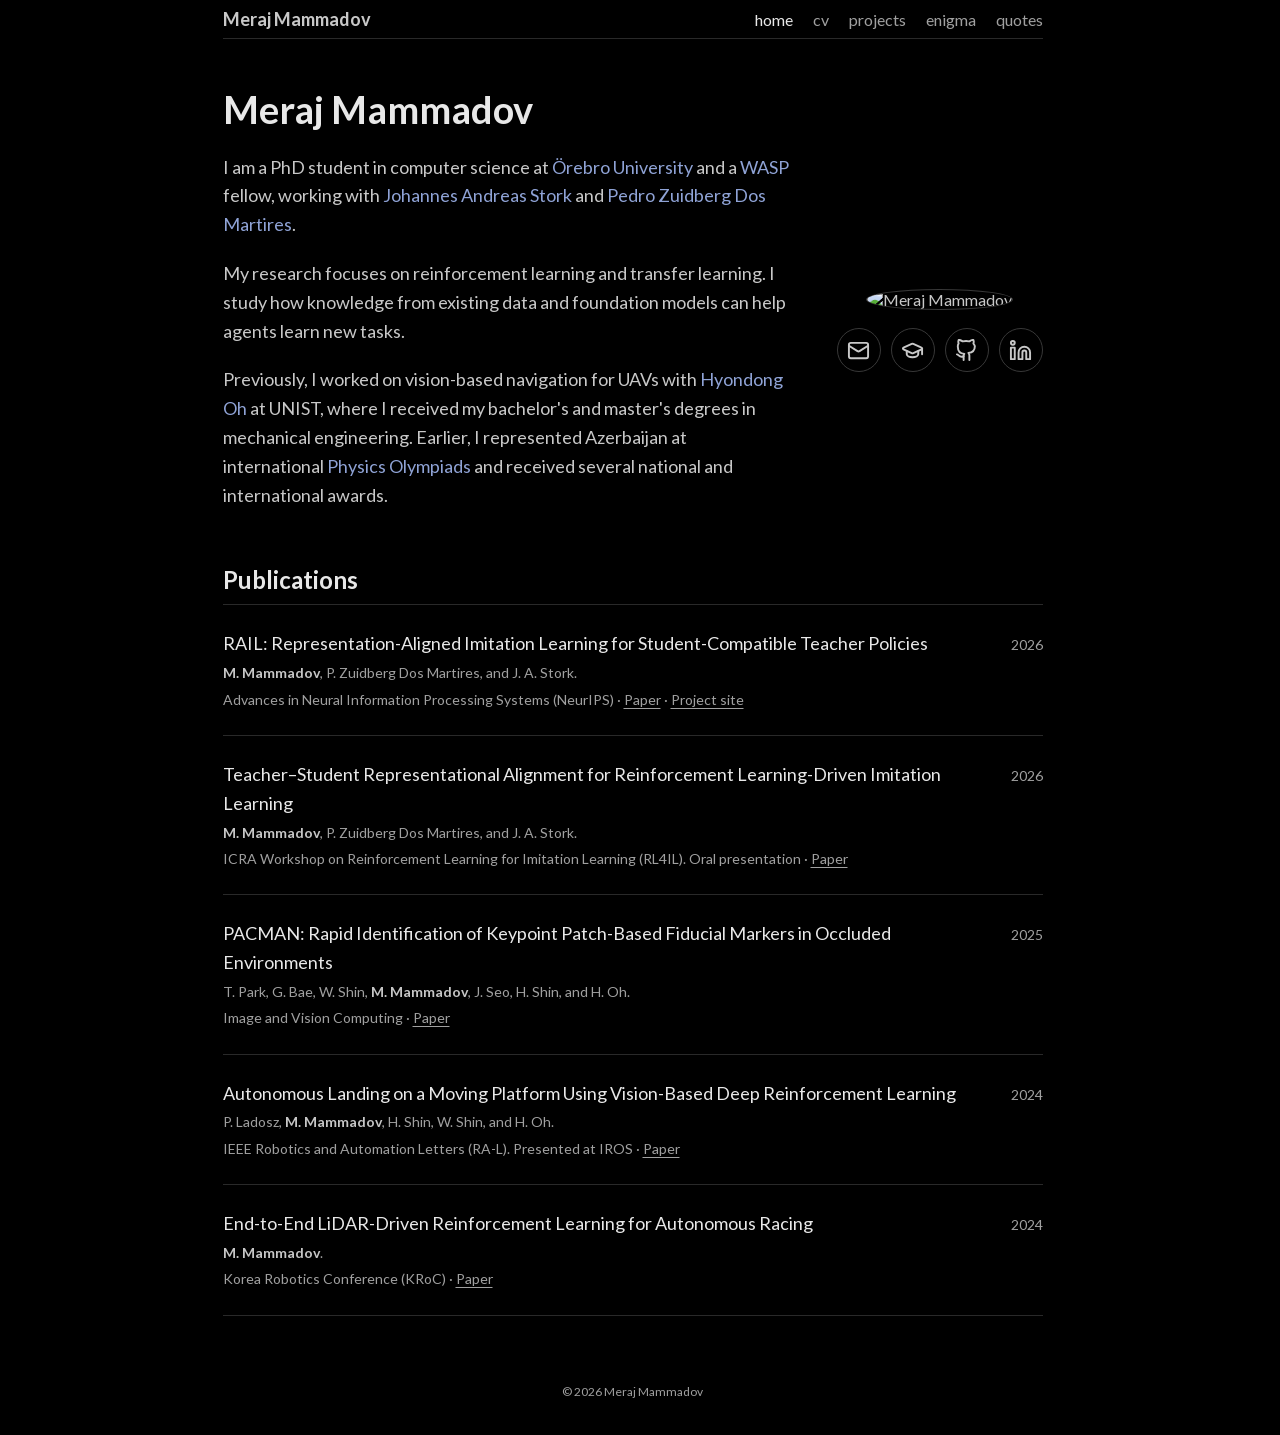
==== index.html @ 7ccc8a12 "Refine shared sticky header and reading layout" ====
<!DOCTYPE html>
<html lang="en">
  <head>
    <meta charset="UTF-8" />
    <meta name="viewport" content="width=device-width, initial-scale=1.0" />
    <meta name="description" content="Meraj Mammadov is a PhD student in computer science at Örebro University and a WASP fellow, researching reinforcement learning and imitation learning." />
    <meta property="og:title" content="Meraj Mammadov" />
    <meta property="og:description" content="Meraj Mammadov is a PhD student in computer science at Örebro University and a WASP fellow, researching reinforcement learning and imitation learning." />
    <meta property="og:type" content="website" />
    <meta property="og:url" content="https://merajmammadov.com/" />
    <meta property="og:image" content="https://merajmammadov.com/media/meraj.jpg" />
    <meta name="twitter:card" content="summary_large_image" />
    <meta property="og:image:alt" content="Portrait of Meraj Mammadov." />
    <meta property="og:site_name" content="Meraj Mammadov" />
    <meta property="og:image:width" content="741" />
    <meta property="og:image:height" content="737" />
    <title>Meraj Mammadov</title>
    <link rel="canonical" href="https://merajmammadov.com/" />
    <script type="application/ld+json">
      {
        "@context": "https://schema.org",
        "@graph": [
          {
            "@type": "WebSite",
            "@id": "https://merajmammadov.com/#website",
            "url": "https://merajmammadov.com/",
            "name": "Meraj Mammadov"
          },
          {
            "@type": "ProfilePage",
            "@id": "https://merajmammadov.com/#profile",
            "url": "https://merajmammadov.com/",
            "name": "Meraj Mammadov",
            "isPartOf": {
              "@id": "https://merajmammadov.com/#website"
            },
            "mainEntity": {
              "@id": "https://merajmammadov.com/#person"
            }
          },
          {
            "@type": "Person",
            "@id": "https://merajmammadov.com/#person",
            "name": "Meraj Mammadov",
            "alternateName": ["Merac Məmmədov", "meraccos"],
            "url": "https://merajmammadov.com/",
            "image": "https://merajmammadov.com/media/meraj.jpg",
            "jobTitle": "PhD student in computer science",
            "description": "PhD student in computer science at Örebro University and WASP fellow.",
            "affiliation": [
              {
                "@type": "CollegeOrUniversity",
                "name": "Örebro University",
                "url": "https://www.oru.se/"
              },
              {
                "@type": "Organization",
                "name": "WASP",
                "url": "https://wasp-sweden.org/"
              }
            ],
            "sameAs": [
              "https://www.oru.se/english/employee/meraj_mammadov",
              "https://www.linkedin.com/in/merajmammadov",
              "https://github.com/meraccos",
              "https://scholar.google.com/citations?user=0-BhYXMAAAAJ&hl=en",
              "https://dblp.org/pid/356/2769"
            ]
          }
        ]
      }
    </script>
    <link rel="icon" type="image/svg+xml" href="/favicon.svg" />
    <link rel="apple-touch-icon" sizes="180x180" href="/apple-touch-icon.png" />
    <link rel="stylesheet" href="/css/fonts.css?v=1fe80119e6" />
    <link rel="stylesheet" href="/css/layout.css?v=354432016c" />
    <link rel="stylesheet" href="/css/content.css?v=a669596730" />
    <style>
      /* Homepage-only mobile layout. */
      @media (max-width: 768px) {
        .social-links svg.lucide {
          width: 20px;
          height: 20px;
        }
      }
    </style>
    <script src="/js/site.js?v=cb1f8279b5" defer></script>
  </head>

  <body class="home-page">
    <header>
      <p class="site-title"><a href="/">Meraj Mammadov</a></p>
      <nav class="nav" aria-label="Main navigation">

        <a href="/" class="desktop">home</a>
        <a href="/cv.pdf" class="desktop">cv</a>

        <a href="/projects/" class="desktop">projects</a>

        <a href="/enigma/" class="desktop">enigma</a>
        <a href="/quotes/" class="desktop">quotes</a>
        <button id="mobile-menu-btn" class="menu-button mobile" type="button" aria-label="Open menu" aria-expanded="false" aria-controls="mobile-menu">
          <span class="line" style="width: 26px;" aria-hidden="true"></span>
          <span class="line" style="width: 20px;" aria-hidden="true"></span>
        </button>

      </nav>

      <div class="mobile-menu" id="mobile-menu" hidden>
        <a href="/" class="mobile">home</a>
        <a href="/cv.pdf" class="mobile">cv</a>
        <a href="/projects/" class="mobile">projects</a>
        <a href="/enigma/" class="mobile">enigma</a>
        <a href="/quotes/" class="mobile">quotes</a>
      </div>
    </header>

    <main class="homepage">
      <h1 class="homepage-title">Meraj Mammadov</h1>
      <div class="profile">
        <div class="content">
          <p>
            I am a PhD student in computer science at
            <a href="https://www.oru.se/english/employee/meraj_mammadov">Örebro University</a>
            and a
            <a
              href="https://wasp-sweden.org"
              >WASP</a
            >
            fellow, working with
            <a
              href="https://scholar.google.com/citations?user=4HtJjKAAAAAJ&amp;hl=en"
              >Johannes Andreas Stork</a
            >
            and
            <a
              href="https://pedrozudo.github.io"
              >Pedro Zuidberg Dos Martires</a>.
          </p>
          <p>
            My research focuses on reinforcement learning and transfer learning. I study how
            knowledge from existing data and foundation models can help agents learn new tasks.
          </p>
          <p>
            Previously, I worked on vision-based navigation for UAVs with
            <a
              href="https://scholar.google.com/citations?user=q_Pbm3kAAAAJ&amp;hl=en"
              >Hyondong Oh</a
            >
            at UNIST, where I received my bachelor's and master's degrees in mechanical engineering.
            Earlier, I represented Azerbaijan at international
            <a
              href="https://www.ipho-new.org/"
              >Physics Olympiads</a
            >
            and received several national and international awards.
          </p>
        </div>
        <div class="profile-aside">
          <img src="/media/meraj.jpg" alt="Meraj Mammadov" width="741" height="737" fetchpriority="high" />
          <div class="social-links" aria-label="Contact links">
            <a href="mailto:merajmammadov@gmail.com" aria-label="Email Meraj Mammadov">
              <svg class="lucide" width="23" height="23" viewBox="0 0 24 24" fill="none" stroke="currentColor" stroke-width="2" stroke-linecap="round" stroke-linejoin="round" aria-hidden="true">
                <rect width="20" height="16" x="2" y="4" rx="2" />
                <path d="m22 7-8.97 5.7a1.94 1.94 0 0 1-2.06 0L2 7" />
              </svg>
            </a>
            <a href="https://scholar.google.com/citations?user=0-BhYXMAAAAJ&amp;hl=en" aria-label="Google Scholar profile">
              <svg class="lucide" width="23" height="23" viewBox="0 0 24 24" fill="none" stroke="currentColor" stroke-width="2" stroke-linecap="round" stroke-linejoin="round" aria-hidden="true">
                <path d="M21.42 10.922a1 1 0 0 0-.019-1.838L12.83 5.18a2 2 0 0 0-1.66 0L2.6 9.08a1 1 0 0 0 0 1.83l8.58 3.91a2 2 0 0 0 1.66 0z" />
                <path d="M22 10v6" />
                <path d="M6 12.5V16a6 3 0 0 0 12 0v-3.5" />
              </svg>
            </a>
            <a href="https://github.com/meraccos" aria-label="GitHub profile">
              <svg class="lucide" width="23" height="23" viewBox="0 0 24 24" fill="none" stroke="currentColor" stroke-width="2" stroke-linecap="round" stroke-linejoin="round" aria-hidden="true">
                <path d="M15 22v-4a4.8 4.8 0 0 0-1-3.5c3.28-.36 6.72-1.61 6.72-7A5.4 5.4 0 0 0 19.22 4.77 5 5 0 0 0 19.13 1S17.95.65 15 2.48a13.38 13.38 0 0 0-7 0C5.05.65 3.87 1 3.87 1a5 5 0 0 0-.09 3.77A5.4 5.4 0 0 0 3 8.5c0 5.42 3.44 6.61 6.72 7A4.8 4.8 0 0 0 9 18v4" />
                <path d="M9 18c-4.51 2-5-2-7-2" />
              </svg>
            </a>
            <a href="https://www.linkedin.com/in/merajmammadov" aria-label="LinkedIn profile">
              <svg class="lucide" width="23" height="23" viewBox="0 0 24 24" fill="none" stroke="currentColor" stroke-width="2" stroke-linecap="round" stroke-linejoin="round" aria-hidden="true">
                <path d="M16 8a6 6 0 0 1 6 6v7h-4v-7a2 2 0 0 0-2-2 2 2 0 0 0-2 2v7h-4v-7a6 6 0 0 1 6-6z" />
                <rect width="4" height="12" x="2" y="9" />
                <circle cx="4" cy="4" r="2" />
              </svg>
            </a>
          </div>
        </div>
      </div>
      <section class="publications" aria-labelledby="publications-heading">
        <div class="section-heading">
          <h2 id="publications-heading">Publications</h2>
        </div>
        <ol class="publication-list">
          <li>
            <div class="publication-heading">
              <span class="publication-title">RAIL: Representation-Aligned Imitation Learning for Student-Compatible Teacher Policies</span>
              <span class="publication-year">2026</span>
            </div>
            <span class="publication-authors"><strong>M. Mammadov</strong>, P. Zuidberg Dos Martires, and J. A. Stork.</span>
            <span class="publication-venue">
              Advances in Neural Information Processing Systems (NeurIPS)
              <span aria-hidden="true">·</span>
              <a class="publication-paper" href="https://arxiv.org/abs/2611.12251">Paper</a>
              <span aria-hidden="true">·</span>
              <a class="publication-paper" href="/rail/">Project site</a>
            </span>
          </li>
          <li>
            <div class="publication-heading">
              <span class="publication-title">Teacher–Student Representational Alignment for Reinforcement Learning-Driven Imitation Learning</span>
              <span class="publication-year">2026</span>
            </div>
            <span class="publication-authors"><strong>M. Mammadov</strong>, P. Zuidberg Dos Martires, and J. A. Stork.</span>
            <span class="publication-venue">
              ICRA Workshop on Reinforcement Learning for Imitation Learning (RL4IL). Oral presentation
              <span aria-hidden="true">·</span>
              <a class="publication-paper" href="https://arxiv.org/abs/2605.28372">Paper</a>
            </span>
          </li>
          <li>
            <div class="publication-heading">
              <span class="publication-title">PACMAN: Rapid Identification of Keypoint Patch-Based Fiducial Markers in Occluded Environments</span>
              <span class="publication-year">2025</span>
            </div>
            <span class="publication-authors">T. Park, G. Bae, W. Shin, <strong>M. Mammadov</strong>, J. Seo, H. Shin, and H. Oh.</span>
            <span class="publication-venue">
              Image and Vision Computing
              <span aria-hidden="true">·</span>
              <a class="publication-paper" href="https://doi.org/10.1016/j.imavis.2025.105821">Paper</a>
            </span>
          </li>
          <li>
            <div class="publication-heading">
              <span class="publication-title">Autonomous Landing on a Moving Platform Using Vision-Based Deep Reinforcement Learning</span>
              <span class="publication-year">2024</span>
            </div>
            <span class="publication-authors">P. Ladosz, <strong>M. Mammadov</strong>, H. Shin, W. Shin, and H. Oh.</span>
            <span class="publication-venue">
              IEEE Robotics and Automation Letters (RA-L). Presented at IROS
              <span aria-hidden="true">·</span>
              <a class="publication-paper" href="https://doi.org/10.1109/LRA.2024.3379837">Paper</a>
            </span>
          </li>
          <li>
            <div class="publication-heading">
              <span class="publication-title">End-to-End LiDAR-Driven Reinforcement Learning for Autonomous Racing</span>
              <span class="publication-year">2024</span>
            </div>
            <span class="publication-authors"><strong>M. Mammadov</strong>.</span>
            <span class="publication-venue">
              Korea Robotics Conference (KRoC)
              <span aria-hidden="true">·</span>
              <a class="publication-paper" href="https://arxiv.org/abs/2309.00296">Paper</a>
            </span>
          </li>
        </ol>
      </section>
    </main>
    <footer>
      <p>&copy; <span data-copyright-year>2026</span> Meraj Mammadov</p>
    </footer>
  </body>
</html>
---- css/fonts.css ----
/* Lato, SIL Open Font License; source and license in /fonts/lato/. */
@font-face {
    font-family: 'Lato';
    font-style: normal;
    font-weight: 400;
    font-display: swap;
    src: url('/fonts/lato/lato-400-latin.woff2') format('woff2');
    unicode-range: U+0000-00FF, U+0131, U+0152-0153, U+02BB-02BC, U+02C6, U+02DA, U+02DC, U+0304, U+0308, U+0329, U+2000-206F, U+20AC, U+2122, U+2191, U+2193, U+2212, U+2215, U+FEFF, U+FFFD;
}
@font-face {
    font-family: 'Lato';
    font-style: normal;
    font-weight: 400;
    font-display: swap;
    src: url('/fonts/lato/lato-400-latin-ext.woff2') format('woff2');
    unicode-range: U+0100-02BA, U+02BD-02C5, U+02C7-02CC, U+02CE-02D7, U+02DD-02FF, U+0304, U+0308, U+0329, U+1D00-1DBF, U+1E00-1E9F, U+1EF2-1EFF, U+2020, U+20A0-20AB, U+20AD-20C4, U+2113, U+2C60-2C7F, U+A720-A7FF;
}
@font-face {
    font-family: 'Lato';
    font-style: normal;
    font-weight: 700;
    font-display: swap;
    src: url('/fonts/lato/lato-700-latin.woff2') format('woff2');
    unicode-range: U+0000-00FF, U+0131, U+0152-0153, U+02BB-02BC, U+02C6, U+02DA, U+02DC, U+0304, U+0308, U+0329, U+2000-206F, U+20AC, U+2122, U+2191, U+2193, U+2212, U+2215, U+FEFF, U+FFFD;
}
@font-face {
    font-family: 'Lato';
    font-style: normal;
    font-weight: 700;
    font-display: swap;
    src: url('/fonts/lato/lato-700-latin-ext.woff2') format('woff2');
    unicode-range: U+0100-02BA, U+02BD-02C5, U+02C7-02CC, U+02CE-02D7, U+02DD-02FF, U+0304, U+0308, U+0329, U+1D00-1DBF, U+1E00-1E9F, U+1EF2-1EFF, U+2020, U+20A0-20AB, U+20AD-20C4, U+2113, U+2C60-2C7F, U+A720-A7FF;
}
---- css/layout.css ----
/* Shared portfolio layout: adjust these values for every portfolio page. */
:root {
    color-scheme: dark;
    --page-bg: #000000;
    --panel-bg: #202020;
    --heading-text: #e8e8e8;
    --body-text: #c8c8c8;
    --muted-text: #a0a0a0;
    --border-color: #383838;
    --border-subtle: #292929;
    --surface: #2a2a2a;
    --surface-hover: #3a3a3a;
    --strong-text: #c6c6c6;
    --accent: #8ab4e8;
    --link-color: #8fa3d6;
    --link-hover: #b4c2ea;
    --link-underline: rgba(143, 163, 214, 0.5);
    --site-content-width: 820px;
    --site-top-space: 118px;
}

/* Reserve scrollbar space so navigation does not shift between pages. */
html {
    scrollbar-gutter: stable;
}

body {
    display: grid;
    grid-template-rows: auto 1fr auto;
    min-height: 100vh;
    background-color: var(--page-bg);
    color: var(--body-text);
    font-family: 'Lato', sans-serif;
    
    box-sizing: border-box;
    width: 100%;
    max-width: calc(var(--site-content-width) + 40px);
    margin: 0 auto;
    padding: 0px 20px 0 20px;
}

body > header {
    padding-top: var(--site-top-space);
}

body > header,
body > main,
body > footer {
    min-width: 0;
}

.site-title {
    margin: 0 0 16px;
    font-size: 2.375rem;
    font-weight: 700;
    text-align: left;
}

header .site-title a {
    color: var(--heading-text);
}

body a {
    text-decoration: none;
    color: var(--link-color);
}

body .content a,
.sdr-article > p a {
    text-decoration: none;
    color: var(--link-color);
}

body .content a:hover,
.sdr-article > p a:hover {
    color: var(--link-hover);
    text-decoration: underline;
    text-decoration-color: var(--link-underline);
}

body a:hover,
.nav a:hover {
    color: var(--link-hover);
    text-decoration: underline;
    text-decoration-color: var(--link-underline);
    text-underline-offset: 3px;
}

.nav {
    display: flex;
    align-items: center;
    gap: 24px;
    text-align: left;
    margin-top: 0;
}

.nav a {
    color: var(--muted-text);
    text-decoration: none;
    font-size: 1.25rem;
}

.nav a:hover {
    color: var(--heading-text);
}

header .site-title a:hover {
    color: var(--heading-text);
}

.nav a[aria-current],
.mobile-menu a[aria-current] {
    color: var(--heading-text);
}

@media (min-width: 769px) {
    body {
        --site-top-space: 8px;
    }

    body:not(.home-page) {
        --site-content-width: 740px;
    }

    body > header {
        position: sticky;
        top: 0;
        z-index: 10;
        display: flex;
        align-items: baseline;
        justify-content: space-between;
        gap: 32px;
        padding-bottom: 8px;
        background: var(--page-bg);
        border-bottom: 1px solid var(--border-subtle);
    }

    .site-title {
        flex: none;
        margin-bottom: 0;
        font-size: 1.125rem;
    }

    header .site-title a {
        color: var(--body-text);
    }

    .nav {
        flex: none;
        gap: 20px;
    }

    .nav a {
        font-size: 1rem;
    }
}

.menu-button {
    display: flex;
    flex-direction: column;
    cursor: pointer;
    padding-left: 5px;
    background: transparent;
    border: 0;
}

.line {
    display: block;
    background-color: #ffffff;
    height: 2px;
    border-radius: 20px;
    margin: 5px;
}

.mobile {
    display: none;
}

.mobile-menu {
    display: none;
    font-size: 1.3125rem;
    flex-direction: column;
    min-height: 40vh;
    padding-top: 3vh;
    text-align: center;
    justify-content: space-between;
}

.mobile-menu:not([hidden]) {
    display: flex;
}

[hidden] {
    display: none !important;
}

:is(a, button, input, label):focus-visible {
    outline: 2px solid var(--accent);
    outline-offset: 4px;
}

footer {
    margin-top: 32px;
    text-align: center;
    font-size: 0.75rem;
    color: var(--muted-text);
    padding: 24px 0;
}

@media (max-width: 768px) {
    :root {
        --site-top-space: 72px;
    }

    footer {
        margin-top: 0;
    }

    .site-title {
        font-size: 2.1875rem;
        text-align: center;
    }
    .desktop {
        display: none;
    }
    .mobile {
        display: block;
    }

    .nav {
        display: flex;
        justify-content: flex-end;
        width: 100%;
        box-sizing: border-box;
        padding: 0;
        margin-top: 0;
    }

    .nav .menu-button {
        display: flex;
        margin-left: auto;
        margin-right: 0;
        padding: 0;
        flex-direction: column;
        align-items: center;
        justify-content: center;
        width: 44px;
        height: 44px;
        position: relative;
        border-radius: 8px;
    }

    .nav .menu-button .line {
        margin: 0;
        height: 2px;
        flex-shrink: 0;
        position: absolute;
        transition: transform 160ms ease;
    }

    .nav .menu-button .line:first-child {
        transform: translateY(-4px);
    }

    .nav .menu-button .line:last-child {
        transform: translateY(4px);
    }

    .nav .menu-button[aria-expanded="true"] .line:first-child {
        transform: rotate(45deg);
    }

    .nav .menu-button[aria-expanded="true"] .line:last-child {
        width: 26px !important;
        transform: rotate(-45deg);
    }

    .nav .menu-button:hover,
    .nav .menu-button[aria-expanded="true"] {
        background: #222;
    }

    .mobile-menu {
        min-height: 0;
        justify-content: flex-start;
        align-items: center;
        gap: 20px;
        margin-top: 10px;
        padding: 3vh 0 32px;
        text-align: center;
        font-size: 1.3125rem;
    }

    .mobile-menu a {
        box-sizing: border-box;
        display: flex;
        align-items: center;
        justify-content: center;
        min-height: 48px;
        min-width: 140px;
        padding: 10px 20px;
        color: var(--body-text);
    }

    .mobile-menu a:hover {
        color: #fff;
    }

}

@media (prefers-reduced-motion: reduce) {
    .nav .menu-button .line {
        transition: none;
    }
}
---- css/content.css ----
.content {
    align-items: center;
    text-align: left;
    max-width: var(--site-content-width);
    font-size: 1.125rem;
    line-height: 1.6;
    margin-top: 20px;
}

.homepage-title {
    display: none;
}

.content > p {
    margin: 0 0 20px;
}

.content > p:last-child {
    margin-bottom: 0;
}

body:not(.home-page) .content {
    max-width: 68ch;
}

.side-projects,
.enigma-page,
.quotes-page,
.project-page,
.sdr-article {
    margin-top: 44px;
}

main img {
    max-width: 100%;
    height: auto;
}

.profile {
    display: flex;
    justify-content: center;
    align-items: center;
}

.profile > .content {
    flex: 1 1 580px;
    max-width: 580px;
}

.profile-aside {
    flex-shrink: 0;
    margin-left: 48px;
    margin-top: 20px;
    text-align: center;
}


.homepage .profile img {
    border-color: var(--border-color);
}

.homepage .social-links a {
    box-sizing: border-box;
    background: transparent;
    border: 1px solid var(--border-color);
}

.homepage .social-links a:hover,
.homepage .social-links a:focus-visible {
    background: var(--surface);
    border-color: var(--muted-text);
}


.social-links {
    display: flex;
    justify-content: center;
    gap: 10px;
    margin-top: 18px;
}

.social-links a {
    display: inline-flex;
    align-items: center;
    justify-content: center;
    width: 44px;
    height: 44px;
    color: var(--body-text);
    background-color: #494949;
    border-radius: 50%;
    text-decoration: none;
    transition: transform 150ms ease, background-color 150ms ease;
}

.social-links a:hover,
.social-links a:focus-visible {
    background-color: #626262;
    transform: translateY(-2px);
}

.social-links .lucide {
    width: 23px;
    height: 23px;
    fill: none;
    stroke: currentColor;
    stroke-width: 2;
    stroke-linecap: round;
    stroke-linejoin: round;
}

.profile img {
    width: 280px;
    max-width: 100%;
    height: auto;
    aspect-ratio: 1 / 1;
    box-sizing: border-box;

    border: 1px solid;
    border-color: var(--border-color);
    border-radius: 50%;
    object-fit: cover;
}

.publications {
    max-width: var(--site-content-width);
    margin: 56px auto 0;
}

.section-heading {
    border-bottom: 1px solid var(--border-subtle);
    padding-bottom: 10px;
}

.section-heading h1,
.section-heading h2 {
    margin: 0;
    color: var(--heading-text);
    font-weight: 700;
}

.section-heading h1 {
    font-size: 1.5rem;
}

.section-heading h2 {
    font-size: 1.5rem;
}

@media (min-width: 769px) {
    body > main {
        margin-top: 32px;
    }

    body.home-page > main {
        margin-top: 48px;
    }

    .homepage-title {
        display: block;
        margin: 0;
        color: var(--heading-text);
        font-size: 2.375rem;
        line-height: 1.2;
    }

    body:not(.home-page) .section-heading {
        padding-bottom: 0;
        border-bottom: 0;
    }

    body:not(.home-page) .section-heading h1 {
        font-size: 2rem;
    }
}

.publication-list {
    list-style: none;
    margin: 0;
    padding: 0;
}

.publication-list li {
    padding: 17px 0;
    border-bottom: 1px solid var(--border-subtle);
}

.publication-heading {
    display: flex;
    align-items: baseline;
    justify-content: space-between;
    gap: 24px;
}

.publication-title {
    color: var(--heading-text);
    line-height: 1.45;
}

.publication-year {
    flex: none;
    color: var(--muted-text);
    font-variant-numeric: tabular-nums;
}

.publication-authors,
.publication-venue {
    display: block;
    margin-top: 4px;
    color: var(--muted-text);
    font-size: 0.875rem;
    line-height: 1.45;
}

.publication-authors strong {
    color: var(--strong-text);
    font-weight: 700;
}

.publication-paper {
    color: inherit;
    text-decoration: underline;
    text-decoration-color: currentColor;
    text-underline-offset: 3px;
    white-space: nowrap;
}

.animation.error {
    display: flex;
    align-items: center;
    object-fit: cover;
    overflow: hidden;
    justify-content: center;
    padding-top: 15px;
    height: 300px;
}

@media (max-width: 768px) {
    .content {
      flex-direction: column;
      align-items: center;
      text-align: left;
      margin-top: 10px;
    }

    .homepage .profile > .content {
      text-align: center;
    }

    .profile-aside {
        margin-left: 0;
        margin-top: 12px;
        order: 1;
    }

    .profile img {
        width: 200px;
    }
    /* Keep contact icons compact on mobile; desktop styles are unchanged. */
    .social-links {
        gap: 8px;
    }

    .social-links a {
        width: 40px;
        height: 40px;
        flex: 0 0 40px;
    }

    .social-links .lucide {
        display: block;
        width: 20px;
        height: 20px;
        min-width: 20px;
        max-width: 20px;
        min-height: 20px;
        max-height: 20px;
        flex: none;
    }
    .profile {
        flex-direction: column;
        align-items: center;
    }
    .profile .content {
      flex: none;
      max-width: 100%;
      margin-top: 28px;
      order: 2;
    }

    .publications {
        margin-top: 44px;
    }

    .section-heading h1,
    .section-heading h2 {
        font-size: 1.375rem;
    }

    .publication-heading {
        gap: 14px;
    }

    .publication-authors,
    .publication-venue {
        font-size: 0.8125rem;
    }
  }


@media (max-width: 768px) {
    body > main:not(.homepage) {
        margin-top: 20px;
    }
}

.side-projects > .content {
    text-align: left;
    line-height: 1.6;
}

.quotes-page > .content {
    text-align: left;
    line-height: 1.6;
}

.quote-list {
    margin-top: 32px;
}

.quote-entry {
    margin: 0;
    padding: 30px 0;
}

.quote-entry blockquote {
    margin: 0;
}

.quote-entry p {
    margin: 0;
    padding-left: 18px;
    border-left: 2px solid var(--border-color);
    color: var(--body-text);
    font-size: 1.125rem;
    line-height: 1.7;
}

.quote-entry figcaption {
    display: block;
    margin-top: 8px;
    color: var(--muted-text);
    font-size: 0.875rem;
    font-style: italic;
    line-height: 1.6;
    text-align: right;
}

.quote-entry figcaption::before {
    content: "— ";
}

.enigma-page > .problem {
    margin: 32px 0 0;
    border-top: 1px solid var(--border-subtle);
    padding: 0;
    list-style: none;
    counter-reset: enigma-problem;
    text-align: left;
    line-height: 1.7;
}

.enigma-page > .problem > li {
    position: relative;
    counter-increment: enigma-problem;
    padding: 24px 0 24px 52px;
    border-bottom: 1px solid var(--border-subtle);
}

.enigma-page > .problem > li::before {
    content: counter(enigma-problem, decimal-leading-zero);
    position: absolute;
    left: 0;
    top: 28px;
    color: var(--muted-text);
    font-size: 0.875rem;
    line-height: 1.7;
    font-variant-numeric: tabular-nums;
}

.problem-illustration {
    display: block;
    position: relative;
    left: -26px;
    margin: 12px auto 4px;
    width: min(100%, 200px);
    height: auto;
}

.rope-illustration,
.north-pole-illustration,
.weird-planet-illustration,
.reflect-refract-illustration,
.field-trajectory-illustration,
.sword-impact-illustration,
.planetary-deflection-illustration,
.abc-probability-illustration {
    filter: invert(1);
    opacity: 0.82;
}

.reflect-refract-illustration {
    width: min(100%, 340px);
}

.planetary-deflection-illustration {
    width: min(100%, 308px);
}

.enigma-page > #references {
    margin-top: 32px;
    color: var(--muted-text);
    font-size: 0.875rem;
    line-height: 1.7;
}

@media (max-width: 768px) {
    .enigma-page > .problem > li {
        padding-left: 38px;
    }

    .problem-illustration {
        left: -19px;
    }
}

.project-page > .section-heading :is(h1, h2),
.sdr-article > .section-heading :is(h1, h2) {
    font-size: 1.3125rem;
    font-weight: 400;
    color: var(--heading-text);
}

.project-list {
    margin-top: 28px;
}

.project-entry {
    padding: 20px 0;
    border-bottom: 1px solid var(--border-subtle);
}

.project-entry-heading {
    display: flex;
    align-items: baseline;
    justify-content: space-between;
    gap: 24px;
}

.project-entry-heading h3 {
    margin: 0;
    font-size: 1.125rem;
    font-weight: 400;
    line-height: 1.45;
}

.project-entry-heading a {
    color: var(--body-text);
}

.project-entry-heading time {
    flex: none;
    color: var(--muted-text);
    font-variant-numeric: tabular-nums;
}

.project-entry > p {
    margin: 6px 0 0;
    color: var(--muted-text);
    font-size: 0.875rem;
    line-height: 1.6;
}

@media (max-width: 768px) {
    .project-entry-heading {
        gap: 14px;
    }
}

.homepage .publication-list li {
    padding: 24px 0;
}

.homepage .publication-title {
    font-size: 1.125rem;
    line-height: 1.6;
}

.homepage .publication-year {
    font-size: 0.875rem;
    color: var(--muted-text);
}

.homepage .publication-authors,
.homepage .publication-venue {
    line-height: 1.6;
}

@media (max-width: 768px) {
    .homepage .publication-title {
        font-size: 1.0625rem;
    }
}
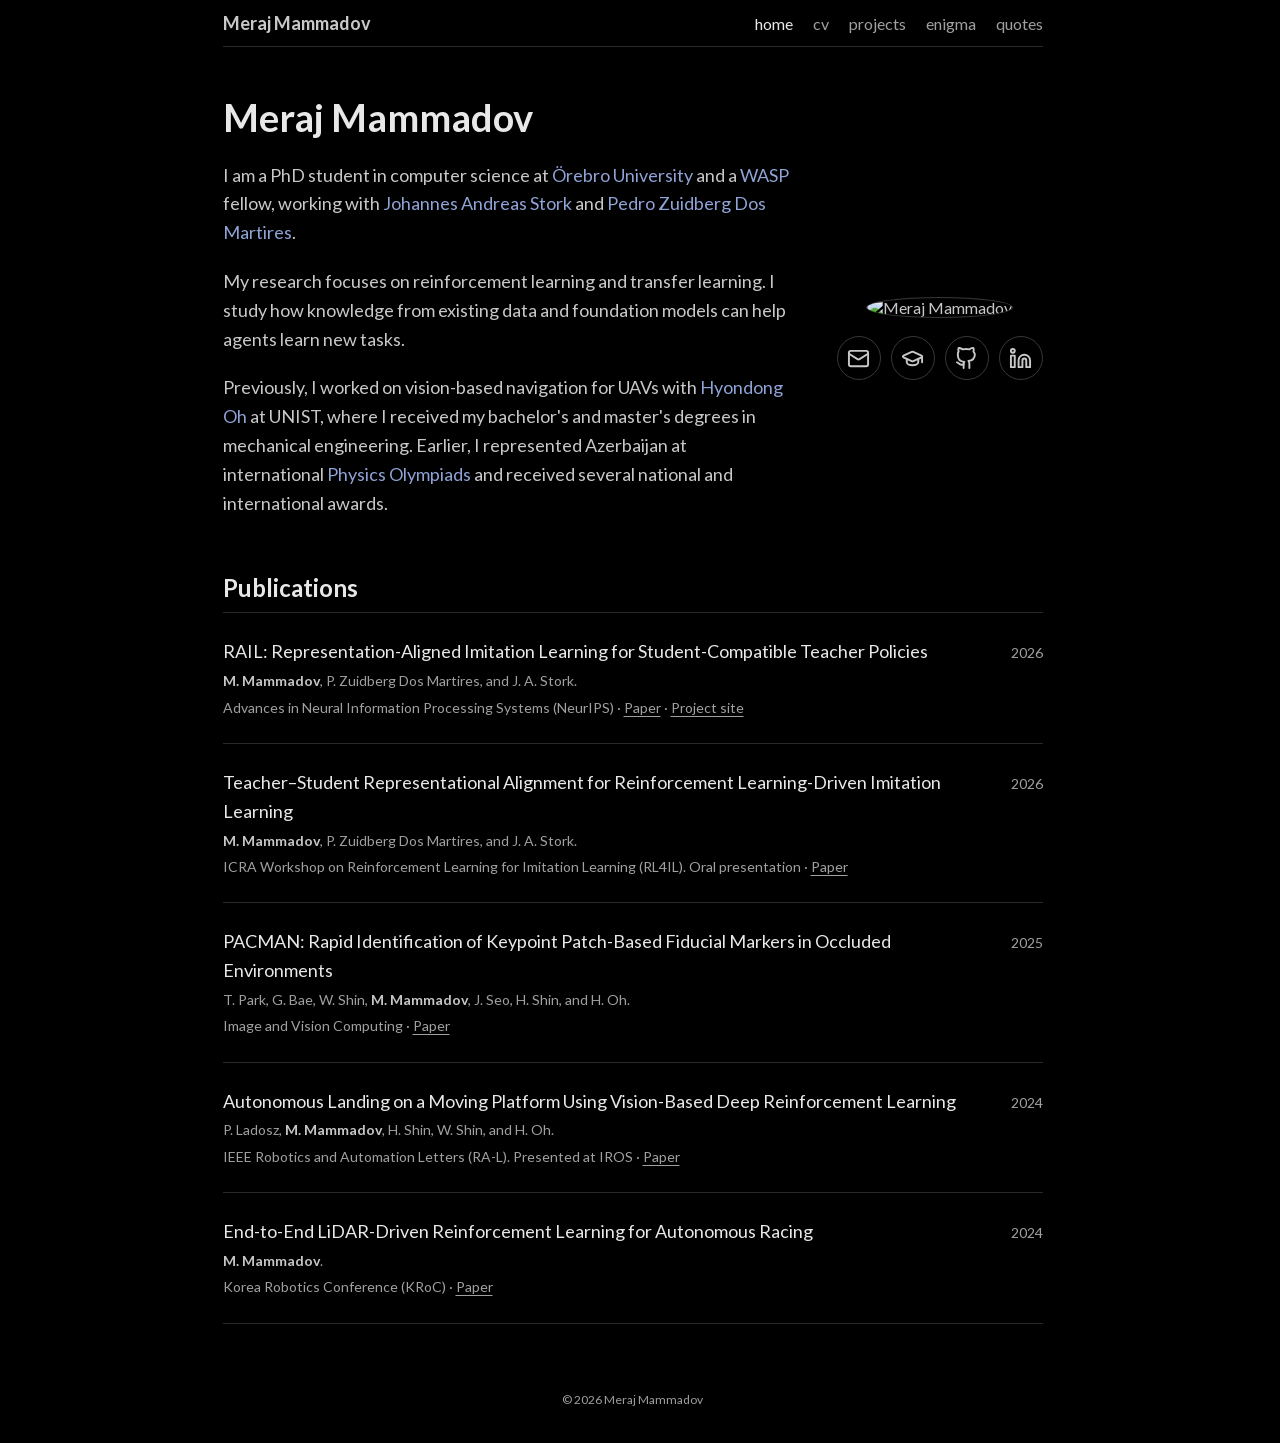
==== commit a757b9c8: "Give desktop header more breathing room" ====
--- a/index.html
+++ b/index.html
@@ -73,8 +73,8 @@
     <link rel="icon" type="image/svg+xml" href="/favicon.svg" />
     <link rel="apple-touch-icon" sizes="180x180" href="/apple-touch-icon.png" />
     <link rel="stylesheet" href="/css/fonts.css?v=1fe80119e6" />
-    <link rel="stylesheet" href="/css/layout.css?v=354432016c" />
-    <link rel="stylesheet" href="/css/content.css?v=a669596730" />
+    <link rel="stylesheet" href="/css/layout.css?v=40071681e1" />
+    <link rel="stylesheet" href="/css/content.css?v=606967a101" />
     <style>
       /* Homepage-only mobile layout. */
       @media (max-width: 768px) {
@@ -84,7 +84,7 @@
         }
       }
     </style>
-    <script src="/js/site.js?v=cb1f8279b5" defer></script>
+    <script src="/js/site.js?v=ffd2e4b681" defer></script>
   </head>
 
   <body class="home-page">
--- a/css/layout.css
+++ b/css/layout.css
@@ -115,7 +115,7 @@
 
 @media (min-width: 769px) {
     body {
-        --site-top-space: 8px;
+        --site-top-space: 12px;
     }
 
     body:not(.home-page) {
@@ -130,7 +130,7 @@
         align-items: baseline;
         justify-content: space-between;
         gap: 32px;
-        padding-bottom: 8px;
+        padding-bottom: 12px;
         background: var(--page-bg);
         border-bottom: 1px solid var(--border-subtle);
     }
@@ -209,7 +209,29 @@
 
 @media (max-width: 768px) {
     :root {
-        --site-top-space: 72px;
+        --site-top-space: 8px;
+    }
+
+    body > header {
+        display: grid;
+        position: sticky;
+        top: 0;
+        z-index: 10;
+        grid-template-columns: minmax(0, 1fr) 44px;
+        align-items: center;
+        column-gap: 16px;
+        padding-bottom: 8px;
+        background: var(--page-bg);
+    }
+
+    body > header::after {
+        content: "";
+        position: absolute;
+        top: 60px;
+        right: 0;
+        left: 0;
+        height: 1px;
+        background: var(--border-subtle);
     }
 
     footer {
@@ -217,8 +239,13 @@
     }
 
     .site-title {
-        font-size: 2.1875rem;
-        text-align: center;
+        margin: 0;
+        font-size: 1.125rem;
+        text-align: left;
+    }
+
+    header .site-title a {
+        color: var(--body-text);
     }
     .desktop {
         display: none;
@@ -281,12 +308,14 @@
     }
 
     .mobile-menu {
-        min-height: 0;
-        justify-content: flex-start;
+        grid-column: 1 / -1;
+        box-sizing: border-box;
+        min-height: calc(100svh - 76px);
+        justify-content: center;
         align-items: center;
-        gap: 20px;
-        margin-top: 10px;
-        padding: 3vh 0 32px;
+        gap: 16px;
+        margin-top: 0;
+        padding: 24px 0 48px;
         text-align: center;
         font-size: 1.3125rem;
     }
--- a/css/content.css
+++ b/css/content.css
@@ -291,7 +291,11 @@
         margin-top: 44px;
     }
 
-    .section-heading h1,
+    .section-heading h1 {
+        font-size: 1.75rem;
+        line-height: 1.25;
+    }
+
     .section-heading h2 {
         font-size: 1.375rem;
     }
@@ -308,8 +312,31 @@
 
 
 @media (max-width: 768px) {
-    body > main:not(.homepage) {
-        margin-top: 20px;
+    body > main {
+        margin-top: 28px;
+    }
+
+    body.home-page > main {
+        margin-top: 32px;
+    }
+
+    .homepage-title {
+        display: block;
+        margin: 0 0 24px;
+        color: var(--heading-text);
+        font-size: 2.1875rem;
+        line-height: 1.2;
+        text-align: center;
+    }
+
+    body:not(.home-page) .section-heading {
+        padding-bottom: 0;
+        border-bottom: 0;
+    }
+
+    body:not(.home-page) .section-heading h1 {
+        font-size: 1.75rem;
+        font-weight: 700;
     }
 }
 
@@ -449,6 +476,31 @@
     border-bottom: 1px solid var(--border-subtle);
 }
 
+.project-entry-with-preview {
+    display: grid;
+    grid-template-columns: 80px minmax(0, 1fr);
+    align-items: center;
+    gap: 24px;
+}
+
+.project-preview {
+    display: block;
+    width: 80px;
+    height: auto;
+    filter: invert(1);
+    opacity: 0.82;
+}
+
+.project-preview-link {
+    display: block;
+    border-radius: 4px;
+}
+
+.project-preview-link:hover .project-preview,
+.project-preview-link:focus-visible .project-preview {
+    opacity: 1;
+}
+
 .project-entry-heading {
     display: flex;
     align-items: baseline;
@@ -473,7 +525,8 @@
     font-variant-numeric: tabular-nums;
 }
 
-.project-entry > p {
+.project-entry > p,
+.project-entry-content > p {
     margin: 6px 0 0;
     color: var(--muted-text);
     font-size: 0.875rem;
@@ -481,6 +534,15 @@
 }
 
 @media (max-width: 768px) {
+    .project-entry-with-preview {
+        grid-template-columns: 56px minmax(0, 1fr);
+        gap: 16px;
+    }
+
+    .project-preview {
+        width: 56px;
+    }
+
     .project-entry-heading {
         gap: 14px;
     }
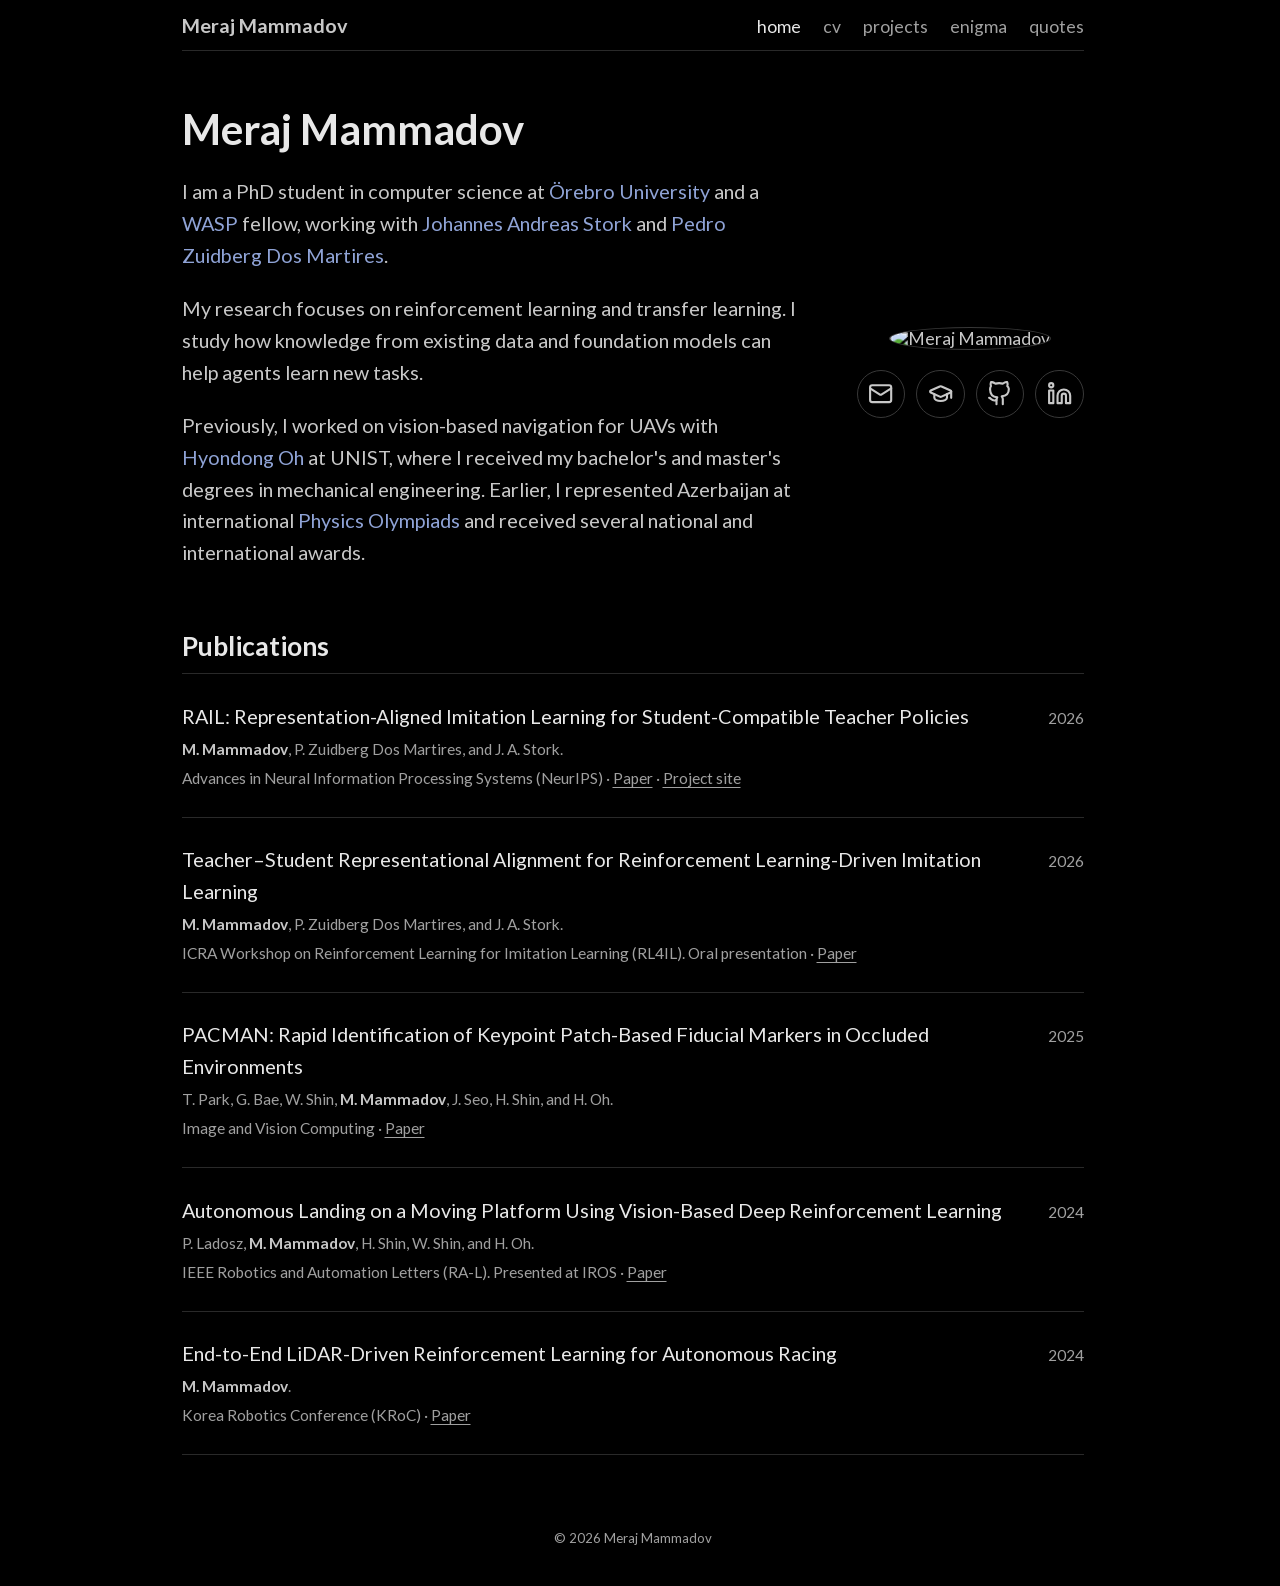
==== commit 8ed6ed15: "Scale desktop layout to 110 percent" ====
--- a/index.html
+++ b/index.html
@@ -73,17 +73,8 @@
     <link rel="icon" type="image/svg+xml" href="/favicon.svg" />
     <link rel="apple-touch-icon" sizes="180x180" href="/apple-touch-icon.png" />
     <link rel="stylesheet" href="/css/fonts.css?v=1fe80119e6" />
-    <link rel="stylesheet" href="/css/layout.css?v=40071681e1" />
-    <link rel="stylesheet" href="/css/content.css?v=606967a101" />
-    <style>
-      /* Homepage-only mobile layout. */
-      @media (max-width: 768px) {
-        .social-links svg.lucide {
-          width: 20px;
-          height: 20px;
-        }
-      }
-    </style>
+    <link rel="stylesheet" href="/css/layout.css?v=95723cadb0" />
+    <link rel="stylesheet" href="/css/content.css?v=8ac3ee3eaf" />
     <script src="/js/site.js?v=ffd2e4b681" defer></script>
   </head>
 
--- a/css/layout.css
+++ b/css/layout.css
@@ -16,7 +16,7 @@
     --link-hover: #b4c2ea;
     --link-underline: rgba(143, 163, 214, 0.5);
     --site-content-width: 820px;
-    --site-top-space: 118px;
+    --site-top-space: 12px;
 }
 
 /* Reserve scrollbar space so navigation does not shift between pages. */
@@ -36,11 +36,15 @@
     width: 100%;
     max-width: calc(var(--site-content-width) + 40px);
     margin: 0 auto;
-    padding: 0px 20px 0 20px;
+    padding: 0 20px;
 }
 
 body > header {
+    position: sticky;
+    top: 0;
+    z-index: 10;
     padding-top: var(--site-top-space);
+    background: var(--page-bg);
 }
 
 body > header,
@@ -50,14 +54,14 @@
 }
 
 .site-title {
-    margin: 0 0 16px;
-    font-size: 2.375rem;
+    margin: 0;
+    font-size: 1.125rem;
     font-weight: 700;
     text-align: left;
 }
 
 header .site-title a {
-    color: var(--heading-text);
+    color: var(--body-text);
 }
 
 body a {
@@ -65,21 +69,7 @@
     color: var(--link-color);
 }
 
-body .content a,
-.sdr-article > p a {
-    text-decoration: none;
-    color: var(--link-color);
-}
-
-body .content a:hover,
-.sdr-article > p a:hover {
-    color: var(--link-hover);
-    text-decoration: underline;
-    text-decoration-color: var(--link-underline);
-}
-
-body a:hover,
-.nav a:hover {
+body a:hover {
     color: var(--link-hover);
     text-decoration: underline;
     text-decoration-color: var(--link-underline);
@@ -89,7 +79,7 @@
 .nav {
     display: flex;
     align-items: center;
-    gap: 24px;
+    gap: 20px;
     text-align: left;
     margin-top: 0;
 }
@@ -97,7 +87,7 @@
 .nav a {
     color: var(--muted-text);
     text-decoration: none;
-    font-size: 1.25rem;
+    font-size: 1rem;
 }
 
 .nav a:hover {
@@ -115,7 +105,9 @@
 
 @media (min-width: 769px) {
     body {
-        --site-top-space: 12px;
+        --desktop-zoom: 1.1;
+        zoom: var(--desktop-zoom);
+        min-height: calc(100vh / var(--desktop-zoom));
     }
 
     body:not(.home-page) {
@@ -123,35 +115,20 @@
     }
 
     body > header {
-        position: sticky;
-        top: 0;
-        z-index: 10;
         display: flex;
         align-items: baseline;
         justify-content: space-between;
         gap: 32px;
         padding-bottom: 12px;
-        background: var(--page-bg);
         border-bottom: 1px solid var(--border-subtle);
     }
 
     .site-title {
         flex: none;
-        margin-bottom: 0;
-        font-size: 1.125rem;
-    }
-
-    header .site-title a {
-        color: var(--body-text);
     }
 
     .nav {
         flex: none;
-        gap: 20px;
-    }
-
-    .nav a {
-        font-size: 1rem;
     }
 }
 
@@ -178,12 +155,7 @@
 
 .mobile-menu {
     display: none;
-    font-size: 1.3125rem;
     flex-direction: column;
-    min-height: 40vh;
-    padding-top: 3vh;
-    text-align: center;
-    justify-content: space-between;
 }
 
 .mobile-menu:not([hidden]) {
@@ -214,14 +186,10 @@
 
     body > header {
         display: grid;
-        position: sticky;
-        top: 0;
-        z-index: 10;
         grid-template-columns: minmax(0, 1fr) 44px;
         align-items: center;
         column-gap: 16px;
         padding-bottom: 8px;
-        background: var(--page-bg);
     }
 
     body > header::after {
@@ -238,15 +206,6 @@
         margin-top: 0;
     }
 
-    .site-title {
-        margin: 0;
-        font-size: 1.125rem;
-        text-align: left;
-    }
-
-    header .site-title a {
-        color: var(--body-text);
-    }
     .desktop {
         display: none;
     }
@@ -255,12 +214,10 @@
     }
 
     .nav {
-        display: flex;
         justify-content: flex-end;
         width: 100%;
         box-sizing: border-box;
         padding: 0;
-        margin-top: 0;
     }
 
     .nav .menu-button {
@@ -268,7 +225,6 @@
         margin-left: auto;
         margin-right: 0;
         padding: 0;
-        flex-direction: column;
         align-items: center;
         justify-content: center;
         width: 44px;
--- a/css/content.css
+++ b/css/content.css
@@ -1,5 +1,4 @@
 .content {
-    align-items: center;
     text-align: left;
     max-width: var(--site-content-width);
     font-size: 1.125rem;
@@ -8,7 +7,10 @@
 }
 
 .homepage-title {
-    display: none;
+    margin: 0;
+    color: var(--heading-text);
+    font-size: 2.375rem;
+    line-height: 1.2;
 }
 
 .content > p {
@@ -21,14 +23,6 @@
 
 body:not(.home-page) .content {
     max-width: 68ch;
-}
-
-.side-projects,
-.enigma-page,
-.quotes-page,
-.project-page,
-.sdr-article {
-    margin-top: 44px;
 }
 
 main img {
@@ -55,23 +49,6 @@
 }
 
 
-.homepage .profile img {
-    border-color: var(--border-color);
-}
-
-.homepage .social-links a {
-    box-sizing: border-box;
-    background: transparent;
-    border: 1px solid var(--border-color);
-}
-
-.homepage .social-links a:hover,
-.homepage .social-links a:focus-visible {
-    background: var(--surface);
-    border-color: var(--muted-text);
-}
-
-
 .social-links {
     display: flex;
     justify-content: center;
@@ -80,13 +57,15 @@
 }
 
 .social-links a {
+    box-sizing: border-box;
     display: inline-flex;
     align-items: center;
     justify-content: center;
     width: 44px;
     height: 44px;
     color: var(--body-text);
-    background-color: #494949;
+    background: transparent;
+    border: 1px solid var(--border-color);
     border-radius: 50%;
     text-decoration: none;
     transition: transform 150ms ease, background-color 150ms ease;
@@ -94,7 +73,8 @@
 
 .social-links a:hover,
 .social-links a:focus-visible {
-    background-color: #626262;
+    background: var(--surface);
+    border-color: var(--muted-text);
     transform: translateY(-2px);
 }
 
@@ -138,12 +118,13 @@
     font-weight: 700;
 }
 
-.section-heading h1 {
-    font-size: 1.5rem;
-}
-
 .section-heading h2 {
     font-size: 1.5rem;
+}
+
+body:not(.home-page) .section-heading {
+    padding-bottom: 0;
+    border-bottom: 0;
 }
 
 @media (min-width: 769px) {
@@ -155,22 +136,14 @@
         margin-top: 48px;
     }
 
-    .homepage-title {
-        display: block;
-        margin: 0;
-        color: var(--heading-text);
-        font-size: 2.375rem;
-        line-height: 1.2;
-    }
-
-    body:not(.home-page) .section-heading {
-        padding-bottom: 0;
-        border-bottom: 0;
-    }
-
     body:not(.home-page) .section-heading h1 {
         font-size: 2rem;
     }
+
+    .project-page > .section-heading h1,
+    .sdr-article > .section-heading h1 {
+        font-weight: 400;
+    }
 }
 
 .publication-list {
@@ -180,7 +153,7 @@
 }
 
 .publication-list li {
-    padding: 17px 0;
+    padding: 24px 0;
     border-bottom: 1px solid var(--border-subtle);
 }
 
@@ -193,12 +166,14 @@
 
 .publication-title {
     color: var(--heading-text);
-    line-height: 1.45;
+    font-size: 1.125rem;
+    line-height: 1.6;
 }
 
 .publication-year {
     flex: none;
     color: var(--muted-text);
+    font-size: 0.875rem;
     font-variant-numeric: tabular-nums;
 }
 
@@ -208,7 +183,7 @@
     margin-top: 4px;
     color: var(--muted-text);
     font-size: 0.875rem;
-    line-height: 1.45;
+    line-height: 1.6;
 }
 
 .publication-authors strong {
@@ -224,21 +199,16 @@
     white-space: nowrap;
 }
 
-.animation.error {
-    display: flex;
-    align-items: center;
-    object-fit: cover;
-    overflow: hidden;
-    justify-content: center;
-    padding-top: 15px;
-    height: 300px;
+.error-code {
+    margin: 0 0 12px;
+    color: var(--muted-text);
+    font-size: 0.875rem;
+    letter-spacing: 0.12em;
+    font-variant-numeric: tabular-nums;
 }
 
 @media (max-width: 768px) {
     .content {
-      flex-direction: column;
-      align-items: center;
-      text-align: left;
       margin-top: 10px;
     }
 
@@ -291,7 +261,7 @@
         margin-top: 44px;
     }
 
-    .section-heading h1 {
+    body:not(.home-page) .section-heading h1 {
         font-size: 1.75rem;
         line-height: 1.25;
     }
@@ -308,10 +278,6 @@
     .publication-venue {
         font-size: 0.8125rem;
     }
-  }
-
-
-@media (max-width: 768px) {
     body > main {
         margin-top: 28px;
     }
@@ -321,33 +287,10 @@
     }
 
     .homepage-title {
-        display: block;
         margin: 0 0 24px;
-        color: var(--heading-text);
         font-size: 2.1875rem;
-        line-height: 1.2;
         text-align: center;
     }
-
-    body:not(.home-page) .section-heading {
-        padding-bottom: 0;
-        border-bottom: 0;
-    }
-
-    body:not(.home-page) .section-heading h1 {
-        font-size: 1.75rem;
-        font-weight: 700;
-    }
-}
-
-.side-projects > .content {
-    text-align: left;
-    line-height: 1.6;
-}
-
-.quotes-page > .content {
-    text-align: left;
-    line-height: 1.6;
 }
 
 .quote-list {
@@ -460,11 +403,21 @@
     }
 }
 
-.project-page > .section-heading :is(h1, h2),
-.sdr-article > .section-heading :is(h1, h2) {
-    font-size: 1.3125rem;
-    font-weight: 400;
-    color: var(--heading-text);
+.project-page > .section-heading,
+.not-found-page > .section-heading,
+.enigma-page > .section-heading,
+.quotes-page > .section-heading,
+.side-projects > .section-heading {
+    margin-bottom: 28px;
+    line-height: 1.7;
+}
+
+.project-page > .section-heading + .content,
+.not-found-page > .section-heading + .content,
+.enigma-page > .section-heading + .content,
+.quotes-page > .section-heading + .content,
+.side-projects > .section-heading + .content {
+    margin-top: 0;
 }
 
 .project-list {
@@ -525,7 +478,6 @@
     font-variant-numeric: tabular-nums;
 }
 
-.project-entry > p,
 .project-entry-content > p {
     margin: 6px 0 0;
     color: var(--muted-text);
@@ -548,25 +500,6 @@
     }
 }
 
-.homepage .publication-list li {
-    padding: 24px 0;
-}
-
-.homepage .publication-title {
-    font-size: 1.125rem;
-    line-height: 1.6;
-}
-
-.homepage .publication-year {
-    font-size: 0.875rem;
-    color: var(--muted-text);
-}
-
-.homepage .publication-authors,
-.homepage .publication-venue {
-    line-height: 1.6;
-}
-
 @media (max-width: 768px) {
     .homepage .publication-title {
         font-size: 1.0625rem;
